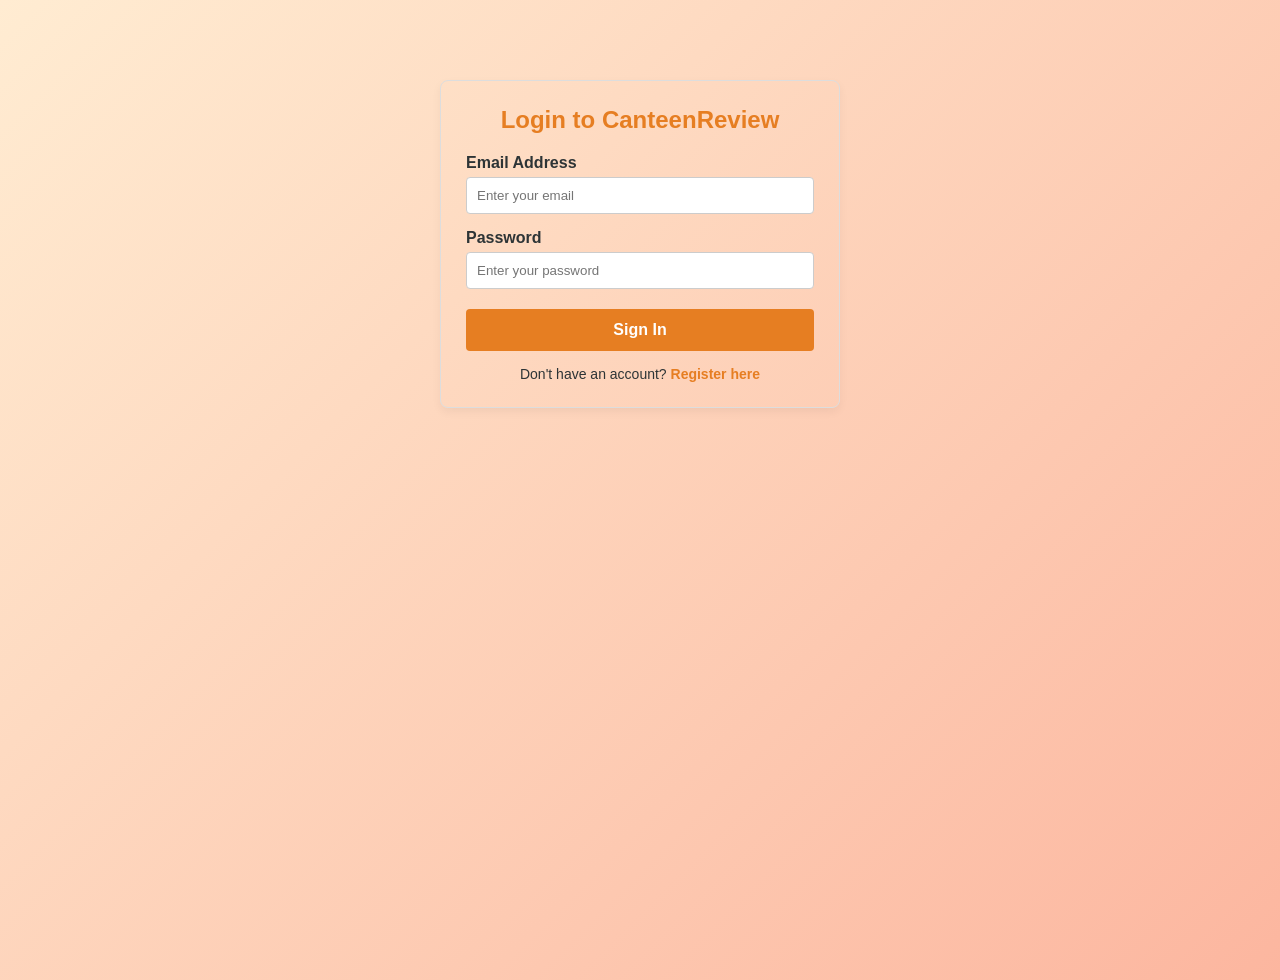
==== login.html @ a37a5827 "Add missing login and registration html layout files" ====
<!DOCTYPE html>
<html lang="en">

<head>
    <meta charset="UTF-8">
    <meta name="viewport" content="width=device-width, initial-scale=1.0">
    <title>Login - Canteen Review</title>
    <link rel="stylesheet" href="style.css">
</head>

<body>
    <div
        style="max-width: 400px; margin: 80px auto; padding: 25px; border: 1px solid #ddd; border-radius: 8px; font-family: Arial, sans-serif; box-shadow: 0px 4px 10px rgba(0,0,0,0.05);">
        <h2 style="text-align: center; color: #e67e22; margin-bottom: 20px;">Login to CanteenReview</h2>

        <form method="POST" action="api/login.php">
            <div style="margin-bottom: 15px;">
                <label style="display: block; margin-bottom: 5px; font-weight: bold;">Email Address</label>
                <input type="email" name="email" placeholder="Enter your email" required
                    style="width: 100%; padding: 10px; border: 1px solid #ccc; border-radius: 4px; box-sizing: border-box;">
            </div>

            <div style="margin-bottom: 20px;">
                <label style="display: block; margin-bottom: 5px; font-weight: bold;">Password</label>
                <input type="password" name="password" placeholder="Enter your password" required
                    style="width: 100%; padding: 10px; border: 1px solid #ccc; border-radius: 4px; box-sizing: border-box;">
            </div>

            <button type="submit"
                style="width: 100%; padding: 12px; background-color: #e67e22; color: white; border: none; border-radius: 4px; font-size: 16px; font-weight: bold; cursor: pointer;">Sign
                In</button>
        </form>
        <p style="text-align: center; margin-top: 15px; font-size: 14px;">Don't have an account? <a href="register.html"
                style="color: #e67e22; text-decoration: none; font-weight: bold;">Register here</a></p>
    </div>
</body>

</html>
---- style.css ----
/* =====================================================
   Canteen Review System - Main Stylesheet
   ===================================================== */

@import url('https://fonts.googleapis.com/css2?family=Poppins:wght@300;400;500;600;700&display=swap');

/* --- Reset & Base --- */
* { margin: 0; padding: 0; box-sizing: border-box; }

body {
    font-family: 'Poppins', sans-serif;
    background: linear-gradient(135deg, #ffecd2 0%, #fcb69f 100%);
    min-height: 100vh;
    color: #2d3436;
}

a { text-decoration: none; color: inherit; }

/* --- Navbar --- */
.navbar {
    background: linear-gradient(135deg, #e44d26, #f16529);
    padding: 15px 40px;
    display: flex;
    justify-content: space-between;
    align-items: center;
    box-shadow: 0 4px 15px rgba(228, 77, 38, 0.3);
    position: sticky;
    top: 0;
    z-index: 100;
}

.navbar .logo {
    font-size: 1.5rem;
    font-weight: 700;
    color: #fff;
    letter-spacing: 1px;
}

.navbar .logo span { color: #ffe0b2; }

.nav-links { display: flex; gap: 20px; align-items: center; }

.nav-links a {
    color: rgba(255,255,255,0.9);
    font-weight: 500;
    padding: 8px 16px;
    border-radius: 8px;
    transition: all 0.3s ease;
    font-size: 0.95rem;
}

.nav-links a:hover { background: rgba(255,255,255,0.2); color: #fff; }

.nav-links a.active {
    background: rgba(255,255,255,0.25);
    color: #fff;
}

.nav-links a.btn-logout {
    background: rgba(255,255,255,0.15);
    border: 1.5px solid rgba(255,255,255,0.4);
}

.nav-links a.btn-logout:hover { background: rgba(255,255,255,0.3); }

/* --- Container --- */
.container {
    max-width: 1100px;
    margin: 30px auto;
    padding: 0 20px;
}

/* --- Cards & Panels --- */
.card {
    background: #fff;
    border-radius: 16px;
    padding: 35px;
    box-shadow: 0 8px 30px rgba(0,0,0,0.08);
    margin-bottom: 25px;
    transition: transform 0.2s ease;
}

.card:hover { transform: translateY(-2px); }

.card h2 {
    font-size: 1.6rem;
    margin-bottom: 20px;
    color: #e44d26;
    position: relative;
    padding-bottom: 10px;
}

.card h2::after {
    content: '';
    position: absolute;
    bottom: 0; left: 0;
    width: 50px; height: 3px;
    background: linear-gradient(90deg, #e44d26, #f16529);
    border-radius: 2px;
}

/* --- Hero Section (index.html) --- */
.hero {
    text-align: center;
    padding: 80px 20px;
}

.hero h1 {
    font-size: 2.8rem;
    font-weight: 700;
    margin-bottom: 15px;
    background: linear-gradient(135deg, #e44d26, #d63031);
    -webkit-background-clip: text;
    -webkit-text-fill-color: transparent;
    background-clip: text;
}

.hero p {
    font-size: 1.15rem;
    color: #636e72;
    margin-bottom: 35px;
    max-width: 550px;
    margin-left: auto;
    margin-right: auto;
}

.hero-buttons { display: flex; gap: 15px; justify-content: center; flex-wrap: wrap; }

/* --- Buttons --- */
.btn {
    padding: 12px 30px;
    border: none;
    border-radius: 10px;
    font-family: 'Poppins', sans-serif;
    font-weight: 600;
    font-size: 1rem;
    cursor: pointer;
    transition: all 0.3s ease;
    display: inline-block;
    text-align: center;
}

.btn-primary {
    background: linear-gradient(135deg, #e44d26, #f16529);
    color: #fff;
    box-shadow: 0 4px 15px rgba(228, 77, 38, 0.3);
}

.btn-primary:hover {
    box-shadow: 0 6px 20px rgba(228, 77, 38, 0.45);
    transform: translateY(-2px);
}

.btn-secondary {
    background: #fff;
    color: #e44d26;
    border: 2px solid #e44d26;
}

.btn-secondary:hover { background: #fef0eb; }

.btn-danger {
    background: linear-gradient(135deg, #d63031, #e17055);
    color: #fff;
    padding: 8px 18px;
    font-size: 0.85rem;
}

.btn-danger:hover { opacity: 0.9; }

.btn-sm { padding: 8px 18px; font-size: 0.85rem; }

/* --- Forms --- */
.form-group { margin-bottom: 20px; }

.form-group label {
    display: block;
    margin-bottom: 6px;
    font-weight: 500;
    color: #2d3436;
    font-size: 0.95rem;
}

.form-group input,
.form-group select,
.form-group textarea {
    width: 100%;
    padding: 12px 16px;
    border: 2px solid #e0e0e0;
    border-radius: 10px;
    font-family: 'Poppins', sans-serif;
    font-size: 0.95rem;
    transition: border-color 0.3s ease;
    background: #fafafa;
}

.form-group input:focus,
.form-group select:focus,
.form-group textarea:focus {
    outline: none;
    border-color: #e44d26;
    background: #fff;
}

.form-group textarea { resize: vertical; min-height: 100px; }

/* --- Star Rating Input --- */
.rating-input { display: flex; gap: 5px; margin-top: 5px; }

.rating-input input[type="radio"] { display: none; }

.rating-input label {
    font-size: 2rem;
    color: #ddd;
    cursor: pointer;
    transition: color 0.2s;
}

.rating-input label:hover,
.rating-input label:hover ~ label,
.rating-input input:checked ~ label { color: #f39c12; }

/* Reverse order trick for CSS-only star rating */
.rating-input { direction: rtl; }
.rating-input label:hover,
.rating-input label:hover ~ label { color: #f39c12; }

/* --- Messages --- */
.alert {
    padding: 14px 20px;
    border-radius: 10px;
    margin-bottom: 20px;
    font-weight: 500;
    font-size: 0.95rem;
}

.alert-success {
    background: #d4edda;
    color: #155724;
    border: 1px solid #c3e6cb;
}

.alert-error {
    background: #f8d7da;
    color: #721c24;
    border: 1px solid #f5c6cb;
}

.alert-info {
    background: #d1ecf1;
    color: #0c5460;
    border: 1px solid #bee5eb;
}

/* --- Review Cards --- */
.review-card {
    background: #fff;
    border-radius: 14px;
    padding: 22px 25px;
    margin-bottom: 18px;
    box-shadow: 0 4px 15px rgba(0,0,0,0.06);
    border-left: 4px solid #e44d26;
    transition: transform 0.2s ease;
}

.review-card:hover { transform: translateY(-2px); }

.review-header {
    display: flex;
    justify-content: space-between;
    align-items: center;
    margin-bottom: 10px;
    flex-wrap: wrap;
    gap: 8px;
}

.review-header h3 {
    font-size: 1.1rem;
    color: #2d3436;
}

.review-meta {
    font-size: 0.85rem;
    color: #636e72;
    display: flex;
    gap: 15px;
    flex-wrap: wrap;
}

.review-stars { color: #f39c12; font-size: 1.1rem; letter-spacing: 2px; }

.review-text {
    color: #555;
    line-height: 1.6;
    margin-top: 8px;
}

/* --- Stats Grid --- */
.stats-grid {
    display: grid;
    grid-template-columns: repeat(auto-fit, minmax(200px, 1fr));
    gap: 20px;
    margin-bottom: 30px;
}

.stat-card {
    background: #fff;
    border-radius: 14px;
    padding: 25px;
    text-align: center;
    box-shadow: 0 4px 15px rgba(0,0,0,0.06);
}

.stat-card .stat-number {
    font-size: 2rem;
    font-weight: 700;
    color: #e44d26;
}

.stat-card .stat-label {
    font-size: 0.9rem;
    color: #636e72;
    margin-top: 5px;
}

/* --- Table --- */
.data-table {
    width: 100%;
    border-collapse: collapse;
    margin-top: 15px;
}

.data-table th,
.data-table td {
    padding: 12px 16px;
    text-align: left;
    border-bottom: 1px solid #eee;
}

.data-table th {
    background: #fef0eb;
    color: #e44d26;
    font-weight: 600;
    font-size: 0.9rem;
    text-transform: uppercase;
    letter-spacing: 0.5px;
}

.data-table tr:hover { background: #fafafa; }

/* --- Search Bar --- */
.search-bar {
    display: flex;
    gap: 10px;
    margin-bottom: 25px;
}

.search-bar input {
    flex: 1;
    padding: 12px 18px;
    border: 2px solid #e0e0e0;
    border-radius: 10px;
    font-family: 'Poppins', sans-serif;
    font-size: 0.95rem;
}

.search-bar input:focus { outline: none; border-color: #e44d26; }

/* --- Auth Forms --- */
.auth-wrapper {
    display: flex;
    justify-content: center;
    align-items: center;
    min-height: calc(100vh - 70px);
    padding: 30px 20px;
}

.auth-card {
    background: #fff;
    border-radius: 20px;
    padding: 45px 40px;
    width: 100%;
    max-width: 440px;
    box-shadow: 0 15px 40px rgba(0,0,0,0.1);
}

.auth-card h2 {
    text-align: center;
    margin-bottom: 8px;
    font-size: 1.7rem;
    color: #e44d26;
}

.auth-card .subtitle {
    text-align: center;
    color: #636e72;
    margin-bottom: 30px;
    font-size: 0.95rem;
}

.auth-card .switch-link {
    text-align: center;
    margin-top: 20px;
    font-size: 0.9rem;
    color: #636e72;
}

.auth-card .switch-link a { color: #e44d26; font-weight: 600; }
.auth-card .switch-link a:hover { text-decoration: underline; }

/* --- Food Items Grid --- */
.food-grid {
    display: grid;
    grid-template-columns: repeat(auto-fill, minmax(220px, 1fr));
    gap: 18px;
    margin-top: 15px;
}

.food-card {
    background: linear-gradient(135deg, #fff5f0, #fff);
    border-radius: 14px;
    padding: 20px;
    text-align: center;
    border: 1px solid #fde0d2;
    transition: all 0.3s ease;
}

.food-card:hover {
    transform: translateY(-3px);
    box-shadow: 0 8px 20px rgba(228, 77, 38, 0.12);
}

.food-card h4 { color: #2d3436; margin-bottom: 6px; }

.food-card .price {
    color: #e44d26;
    font-weight: 600;
    font-size: 1.1rem;
}

.food-card .avg-rating {
    margin-top: 8px;
    font-size: 0.85rem;
    color: #636e72;
}

.food-card .avg-rating span { color: #f39c12; }

/* --- Footer --- */
.footer {
    text-align: center;
    padding: 25px;
    color: #636e72;
    font-size: 0.85rem;
    margin-top: 40px;
}

/* --- Features Grid (Landing) --- */
.features-grid {
    display: grid;
    grid-template-columns: repeat(auto-fit, minmax(250px, 1fr));
    gap: 25px;
    margin-top: 40px;
}

.feature-card {
    background: #fff;
    border-radius: 16px;
    padding: 30px 25px;
    text-align: center;
    box-shadow: 0 6px 20px rgba(0,0,0,0.06);
    transition: transform 0.3s ease;
}

.feature-card:hover { transform: translateY(-5px); }

.feature-icon { font-size: 2.5rem; margin-bottom: 15px; }

.feature-card h3 {
    font-size: 1.1rem;
    margin-bottom: 8px;
    color: #2d3436;
}

.feature-card p { font-size: 0.9rem; color: #636e72; line-height: 1.5; }

/* --- Responsive --- */
@media (max-width: 768px) {
    .navbar { padding: 12px 20px; flex-direction: column; gap: 10px; }
    .nav-links { flex-wrap: wrap; justify-content: center; }
    .hero h1 { font-size: 2rem; }
    .auth-card { padding: 30px 25px; }
    .container { padding: 0 15px; }
    .search-bar { flex-direction: column; }
    .review-header { flex-direction: column; align-items: flex-start; }
}
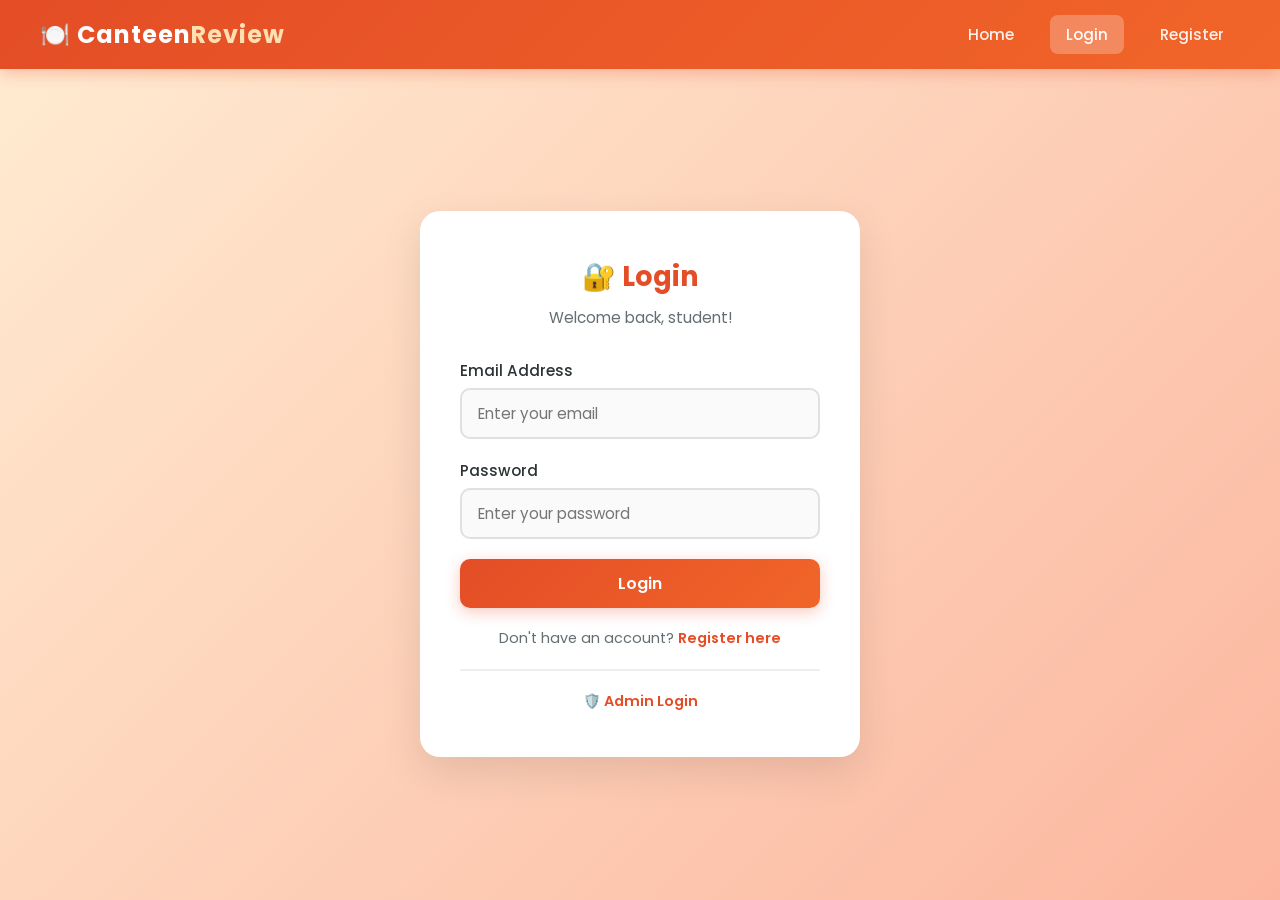
==== commit d7ee76a5: "loginphpregisterphp" ====
--- a/login.html
+++ b/login.html
@@ -4,34 +4,42 @@
 <head>
     <meta charset="UTF-8">
     <meta name="viewport" content="width=device-width, initial-scale=1.0">
-    <title>Login - Canteen Review</title>
+    <title>Login - Canteen Review System</title>
     <link rel="stylesheet" href="style.css">
 </head>
 
 <body>
-    <div
-        style="max-width: 400px; margin: 80px auto; padding: 25px; border: 1px solid #ddd; border-radius: 8px; font-family: Arial, sans-serif; box-shadow: 0px 4px 10px rgba(0,0,0,0.05);">
-        <h2 style="text-align: center; color: #e67e22; margin-bottom: 20px;">Login to CanteenReview</h2>
+    <nav class="navbar">
+        <div class="logo">🍽️ Canteen<span>Review</span></div>
+        <div class="nav-links">
+            <a href="index.html">Home</a>
+            <a href="login.html" class="active">Login</a>
+            <a href="register.html">Register</a>
+        </div>
+    </nav>
 
-        <form method="POST" action="api/login.php">
-            <div style="margin-bottom: 15px;">
-                <label style="display: block; margin-bottom: 5px; font-weight: bold;">Email Address</label>
-                <input type="email" name="email" placeholder="Enter your email" required
-                    style="width: 100%; padding: 10px; border: 1px solid #ccc; border-radius: 4px; box-sizing: border-box;">
-            </div>
+    <div class="auth-wrapper">
+        <div class="auth-card">
+            <h2>🔐 Login</h2>
+            <p class="subtitle">Welcome back, student!</p>
 
-            <div style="margin-bottom: 20px;">
-                <label style="display: block; margin-bottom: 5px; font-weight: bold;">Password</label>
-                <input type="password" name="password" placeholder="Enter your password" required
-                    style="width: 100%; padding: 10px; border: 1px solid #ccc; border-radius: 4px; box-sizing: border-box;">
-            </div>
+            <form method="POST" action="api/login.php" id="loginForm">
+                <div class="form-group">
+                    <label for="email">Email Address</label>
+                    <input type="email" id="email" name="email" placeholder="Enter your email" required>
+                </div>
+                <div class="form-group">
+                    <label for="password">Password</label>
+                    <input type="password" id="password" name="password" placeholder="Enter your password" required>
+                </div>
+                <button type="submit" class="btn btn-primary" style="width:100%;">Login</button>
+            </form>
 
-            <button type="submit"
-                style="width: 100%; padding: 12px; background-color: #e67e22; color: white; border: none; border-radius: 4px; font-size: 16px; font-weight: bold; cursor: pointer;">Sign
-                In</button>
-        </form>
-        <p style="text-align: center; margin-top: 15px; font-size: 14px;">Don't have an account? <a href="register.html"
-                style="color: #e67e22; text-decoration: none; font-weight: bold;">Register here</a></p>
+            <p class="switch-link">Don't have an account? <a href="register.html">Register here</a></p>
+
+            <hr style="margin: 20px 0; border: 1px solid #eee;">
+            <p class="switch-link"><a href="api/admin.php">🛡️ Admin Login</a></p>
+        </div>
     </div>
 </body>
 
